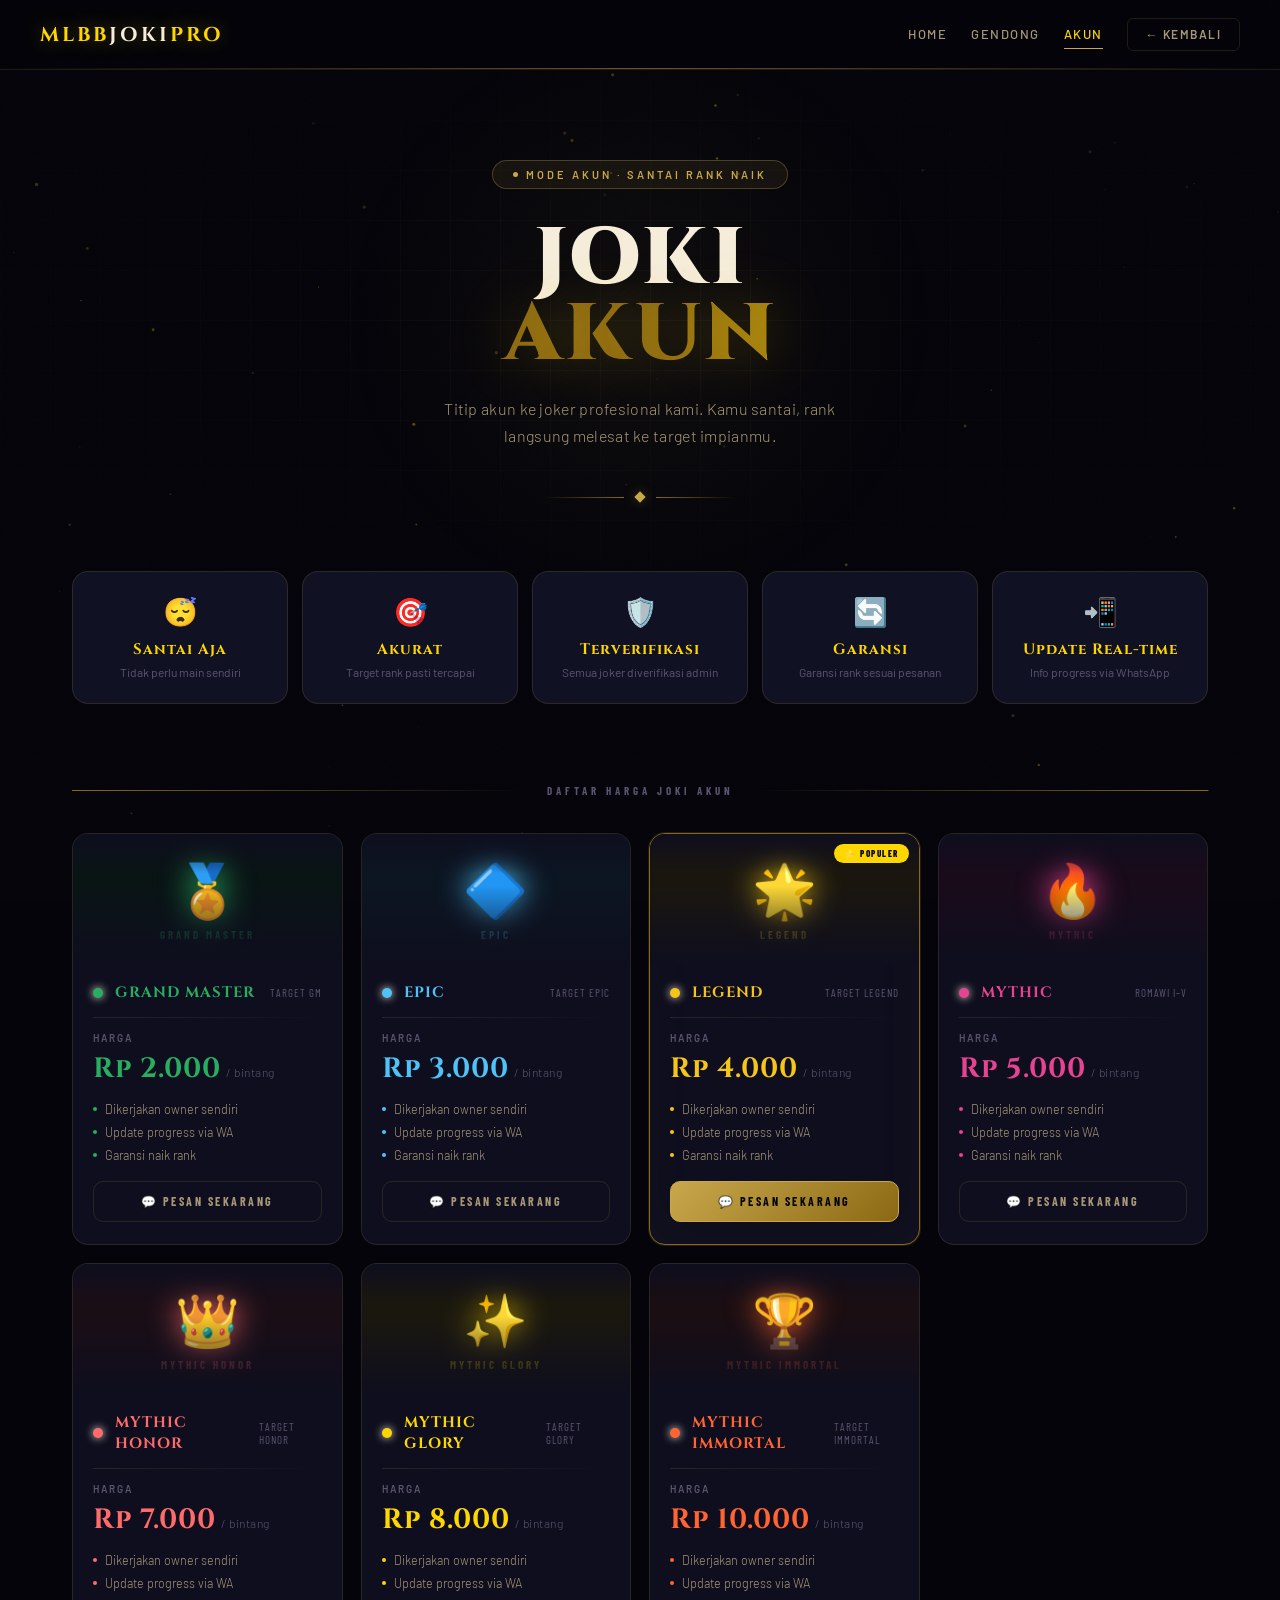
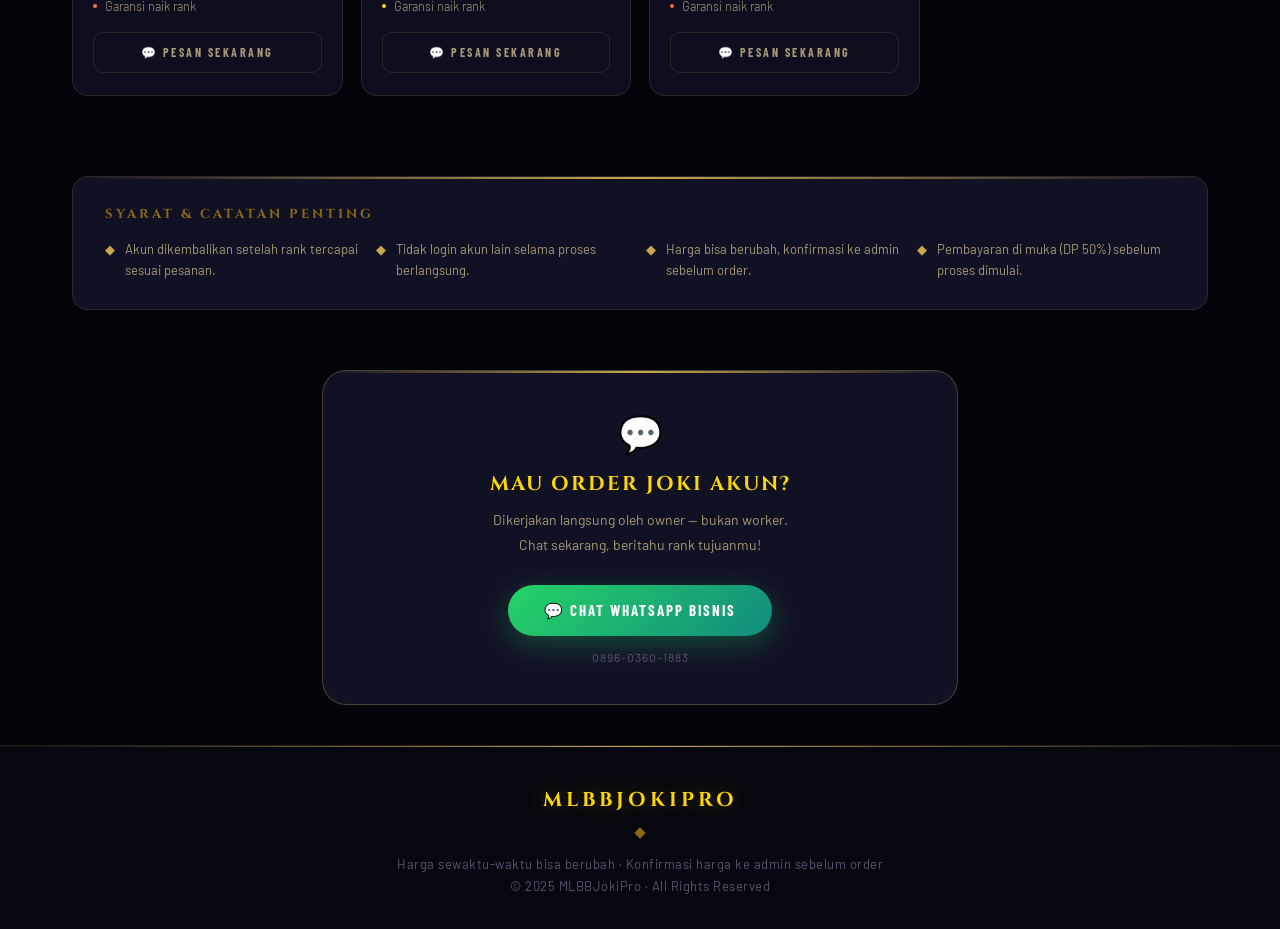
==== joki-akun.html @ 2b28e02b "Add files via upload" ====
<!DOCTYPE html>
<html lang="id">
<head>
  <meta charset="UTF-8" />
  <meta name="viewport" content="width=device-width, initial-scale=1.0" />
  <title>Joki Akun — MLBB Joki Pro</title>
  <link rel="stylesheet" href="style.css" />
</head>
<body>

<canvas id="particles-canvas"></canvas>
<div class="noise-overlay"></div>

<div class="site-wrapper">

  <!-- NAVBAR -->
  <nav class="navbar">
    <div class="nav-logo" onclick="window.location.href='index.html'">MLBB<span>Joki</span>Pro</div>
    <div class="nav-right">
      <span class="nav-link" onclick="window.location.href='index.html'">Home</span>
      <span class="nav-link" onclick="window.location.href='joki-gendong.html'">Gendong</span>
      <span class="nav-link active">Akun</span>
      <span class="nav-btn-back" onclick="window.location.href='index.html'">← Kembali</span>
    </div>
  </nav>

  <!-- HERO -->
  <section class="hero">
    <div class="hero-grid-bg"></div>
    <div class="hero-glow-orb"></div>
    <div class="eyebrow-tag">
      <span class="eyebrow-dot"></span>
      Mode Akun · Santai Rank Naik
    </div>
    <h1 class="hero-title">
      <span class="line-white">Joki</span>
      <span class="line-gold shimmer-text">Akun</span>
    </h1>
    <p class="hero-sub">
      Titip akun ke joker profesional kami. Kamu santai, rank langsung melesat ke target impianmu.
    </p>
    <div class="hero-divider">
      <div class="hero-divider-line"></div>
      <div class="hero-divider-gem"></div>
      <div class="hero-divider-line r"></div>
    </div>
  </section>

  <!-- INFO PILLS -->
  <div class="info-section">
    <div class="info-grid">
      <div class="info-pill" style="animation-delay:0s">
        <span class="pill-icon">😴</span>
        <span class="pill-val">Santai Aja</span>
        <div class="pill-txt">Tidak perlu main sendiri</div>
      </div>
      <div class="info-pill" style="animation-delay:0.06s">
        <span class="pill-icon">🎯</span>
        <span class="pill-val">Akurat</span>
        <div class="pill-txt">Target rank pasti tercapai</div>
      </div>
      <div class="info-pill" style="animation-delay:0.12s">
        <span class="pill-icon">🛡️</span>
        <span class="pill-val">Terverifikasi</span>
        <div class="pill-txt">Semua joker diverifikasi admin</div>
      </div>
      <div class="info-pill" style="animation-delay:0.18s">
        <span class="pill-icon">🔄</span>
        <span class="pill-val">Garansi</span>
        <div class="pill-txt">Garansi rank sesuai pesanan</div>
      </div>
      <div class="info-pill" style="animation-delay:0.24s">
        <span class="pill-icon">📲</span>
        <span class="pill-val">Update Real-time</span>
        <div class="pill-txt">Info progress via WhatsApp</div>
      </div>
    </div>
  </div>

  <!-- PRICING -->
  <div class="pricing-section">
    <div class="section-heading">
      <div class="section-heading-line"></div>
      <div class="section-heading-text">Daftar Harga Joki Akun</div>
      <div class="section-heading-line r"></div>
    </div>
    <div class="price-grid" id="grid-akun"></div>
  </div>

  <!-- CATATAN -->
  <div style="max-width:1200px;margin:0 auto 60px;padding:0 32px;">
    <div style="background:var(--bg-panel);border:1px solid var(--border-thin);border-radius:var(--radius-lg);padding:28px 32px;position:relative;overflow:hidden;">
      <div style="position:absolute;top:0;left:0;right:0;height:2px;background:linear-gradient(90deg,transparent,var(--gold-main),transparent);"></div>
      <div style="font-family:'Cinzel',serif;font-size:13px;font-weight:700;letter-spacing:3px;text-transform:uppercase;color:var(--gold-dim);margin-bottom:16px;">Syarat & Catatan Penting</div>
      <div style="display:grid;grid-template-columns:repeat(auto-fit,minmax(240px,1fr));gap:12px;">
        <div style="font-size:13px;color:var(--text-mid);display:flex;align-items:flex-start;gap:10px;line-height:1.6;">
          <span style="color:var(--gold-main);flex-shrink:0;">◆</span>
          Akun dikembalikan setelah rank tercapai sesuai pesanan.
        </div>
        <div style="font-size:13px;color:var(--text-mid);display:flex;align-items:flex-start;gap:10px;line-height:1.6;">
          <span style="color:var(--gold-main);flex-shrink:0;">◆</span>
          Tidak login akun lain selama proses berlangsung.
        </div>
        <div style="font-size:13px;color:var(--text-mid);display:flex;align-items:flex-start;gap:10px;line-height:1.6;">
          <span style="color:var(--gold-main);flex-shrink:0;">◆</span>
          Harga bisa berubah, konfirmasi ke admin sebelum order.
        </div>
        <div style="font-size:13px;color:var(--text-mid);display:flex;align-items:flex-start;gap:10px;line-height:1.6;">
          <span style="color:var(--gold-main);flex-shrink:0;">◆</span>
          Pembayaran di muka (DP 50%) sebelum proses dimulai.
        </div>
      </div>
    </div>
  </div>

  <!-- CTA WA -->
  <div style="max-width:700px;margin:0 auto 40px;padding:0 32px;text-align:center;">
    <div style="background:var(--bg-panel);border:1px solid var(--border-mid);border-radius:var(--radius-xl);padding:40px 32px;position:relative;overflow:hidden;">
      <div style="position:absolute;top:0;left:0;right:0;height:2px;background:linear-gradient(90deg,transparent,var(--gold-main),transparent);"></div>
      <div style="font-size:36px;margin-bottom:14px;">💬</div>
      <div style="font-family:'Cinzel',serif;font-size:20px;font-weight:700;letter-spacing:2px;color:var(--gold-bright);margin-bottom:10px;text-transform:uppercase;">Mau Order Joki Akun?</div>
      <div style="font-size:14px;color:var(--text-mid);line-height:1.8;margin-bottom:28px;">Dikerjakan langsung oleh owner — bukan worker.<br>Chat sekarang, beritahu rank tujuanmu!</div>
      <a href="https://wa.me/6289603601883?text=Halo%20kak%2C%20saya%20mau%20order%20*Joki%20Akun*%0ARank%20tujuan%3A%20%0AID%20MLBB%3A%20" target="_blank" style="display:inline-flex;align-items:center;gap:10px;background:linear-gradient(135deg,#25D366,#128C7E);color:#fff;font-family:'Barlow Condensed',sans-serif;font-size:15px;font-weight:700;letter-spacing:2px;text-transform:uppercase;padding:16px 36px;border-radius:50px;text-decoration:none;box-shadow:0 8px 30px rgba(37,211,102,0.3);">💬 Chat WhatsApp Bisnis</a>
      <div style="margin-top:14px;font-size:12px;color:var(--text-dim);letter-spacing:1px;">0896-0360-1883</div>
    </div>
  </div>

  <!-- FOOTER -->
  <footer class="site-footer">
    <div class="footer-logo">MLBBJokiPro</div>
    <div class="footer-divider-gem"></div>
    <p class="footer-text">
      Harga sewaktu-waktu bisa berubah · Konfirmasi harga ke admin sebelum order<br>
      © 2025 MLBBJokiPro · All Rights Reserved
    </p>
  </footer>

</div>

<script src="main.js"></script>
</body>
</html>
---- style.css ----
/* ================================================================
   MLBB JOKI PRO — style.css
   Theme: Gaming Luxury · Dark Gold · Cinematic
   ================================================================ */

@import url('https://fonts.googleapis.com/css2?family=Cinzel:wght@400;600;700;900&family=Barlow:wght@300;400;500;600&family=Barlow+Condensed:wght@500;600;700;800&display=swap');

/* ----------------------------------------------------------------
   DESIGN TOKENS
---------------------------------------------------------------- */
:root {
  --gold-bright:   #FFD700;
  --gold-main:     #C9A84C;
  --gold-dim:      #8B6914;
  --gold-glow:     rgba(201,168,76,0.35);
  --gold-subtle:   rgba(201,168,76,0.08);
  --gold-border:   rgba(201,168,76,0.22);

  --bg-void:       #04040A;
  --bg-deep:       #07070F;
  --bg-base:       #0B0B18;
  --bg-card:       #0E0E1E;
  --bg-card-hover: #131328;
  --bg-panel:      #111124;

  --text-bright:   #F5EDDA;
  --text-mid:      #A89878;
  --text-dim:      #5C5470;
  --text-ghost:    rgba(245,237,218,0.08);

  --border-thin:   rgba(201,168,76,0.15);
  --border-mid:    rgba(201,168,76,0.30);
  --border-strong: rgba(201,168,76,0.55);

  /* rank palette */
  --r-gm-clr:       #27AE60;
  --r-epic-clr:     #4FC3F7;
  --r-legend-clr:   #F5C518;
  --r-mythic-clr:   #E84393;
  --r-honor-clr:    #FF6B6B;
  --r-glory-clr:    #FFD700;
  --r-immortal-clr: #FF6432;

  --radius-sm:  6px;
  --radius-md:  10px;
  --radius-lg:  16px;
  --radius-xl:  24px;

  --transition: 0.28s cubic-bezier(0.4, 0, 0.2, 1);
}

/* ----------------------------------------------------------------
   RESET & BASE
---------------------------------------------------------------- */
*, *::before, *::after { margin: 0; padding: 0; box-sizing: border-box; }

html { scroll-behavior: smooth; }

body {
  font-family: 'Barlow', sans-serif;
  background: var(--bg-void);
  color: var(--text-bright);
  min-height: 100vh;
  overflow-x: hidden;
  cursor: default;
}

a { text-decoration: none; color: inherit; }

img { display: block; max-width: 100%; }

/* ----------------------------------------------------------------
   SCROLLBAR
---------------------------------------------------------------- */
::-webkit-scrollbar { width: 6px; }
::-webkit-scrollbar-track { background: var(--bg-deep); }
::-webkit-scrollbar-thumb { background: var(--gold-dim); border-radius: 3px; }
::-webkit-scrollbar-thumb:hover { background: var(--gold-main); }

/* ----------------------------------------------------------------
   CANVAS PARTICLES LAYER
---------------------------------------------------------------- */
#particles-canvas {
  position: fixed;
  inset: 0;
  pointer-events: none;
  z-index: 0;
  opacity: 0.6;
}

/* ----------------------------------------------------------------
   NOISE OVERLAY
---------------------------------------------------------------- */
.noise-overlay {
  position: fixed;
  inset: 0;
  pointer-events: none;
  z-index: 1;
  background-image: url("data:image/svg+xml,%3Csvg xmlns='http://www.w3.org/2000/svg' width='300' height='300'%3E%3Cfilter id='n'%3E%3CfeTurbulence type='fractalNoise' baseFrequency='0.75' numOctaves='4' stitchTiles='stitch'/%3E%3C/filter%3E%3Crect width='300' height='300' filter='url(%23n)' opacity='0.035'/%3E%3C/svg%3E");
  opacity: 0.4;
}

/* ----------------------------------------------------------------
   MAIN WRAPPER
---------------------------------------------------------------- */
.site-wrapper {
  position: relative;
  z-index: 2;
}

/* ----------------------------------------------------------------
   NAVBAR
---------------------------------------------------------------- */
.navbar {
  position: sticky;
  top: 0;
  z-index: 999;
  display: flex;
  align-items: center;
  justify-content: space-between;
  padding: 0 40px;
  height: 70px;
  background: rgba(4,4,10,0.88);
  backdrop-filter: blur(20px);
  border-bottom: 1px solid var(--border-thin);
}
.navbar::after {
  content: '';
  position: absolute;
  bottom: 0; left: 0; right: 0;
  height: 1px;
  background: linear-gradient(90deg, transparent, var(--gold-main), transparent);
  opacity: 0.5;
}

.nav-logo {
  font-family: 'Cinzel', serif;
  font-size: 20px;
  font-weight: 700;
  letter-spacing: 3px;
  color: var(--gold-bright);
  text-transform: uppercase;
  cursor: pointer;
  transition: var(--transition);
  text-shadow: 0 0 20px rgba(255,215,0,0.4);
}
.nav-logo:hover { text-shadow: 0 0 30px rgba(255,215,0,0.7); }
.nav-logo span { color: var(--text-bright); }

.nav-right { display: flex; align-items: center; gap: 24px; }

.nav-link {
  font-size: 13px;
  font-weight: 500;
  letter-spacing: 1.5px;
  text-transform: uppercase;
  color: var(--text-mid);
  cursor: pointer;
  transition: var(--transition);
  padding: 6px 0;
  border-bottom: 1px solid transparent;
}
.nav-link:hover { color: var(--gold-main); border-bottom-color: var(--gold-dim); }
.nav-link.active { color: var(--gold-bright); border-bottom-color: var(--gold-main); }

.nav-btn-back {
  display: flex;
  align-items: center;
  gap: 6px;
  font-size: 12px;
  font-weight: 600;
  letter-spacing: 1.5px;
  text-transform: uppercase;
  color: var(--text-mid);
  cursor: pointer;
  padding: 8px 18px;
  border: 1px solid var(--border-thin);
  border-radius: var(--radius-sm);
  transition: var(--transition);
}
.nav-btn-back:hover {
  color: var(--gold-main);
  border-color: var(--border-mid);
  background: var(--gold-subtle);
}

/* ----------------------------------------------------------------
   HERO SHARED
---------------------------------------------------------------- */
.hero {
  position: relative;
  text-align: center;
  padding: 90px 24px 70px;
  overflow: hidden;
}

.hero-grid-bg {
  position: absolute;
  inset: 0;
  background-image:
    linear-gradient(rgba(201,168,76,0.04) 1px, transparent 1px),
    linear-gradient(90deg, rgba(201,168,76,0.04) 1px, transparent 1px);
  background-size: 50px 50px;
  mask-image: radial-gradient(ellipse 80% 60% at 50% 50%, black, transparent);
}

.hero-glow-orb {
  position: absolute;
  width: 600px;
  height: 600px;
  border-radius: 50%;
  background: radial-gradient(circle, rgba(201,168,76,0.06) 0%, transparent 70%);
  top: 50%;
  left: 50%;
  transform: translate(-50%,-50%);
  pointer-events: none;
}

.eyebrow-tag {
  display: inline-flex;
  align-items: center;
  gap: 8px;
  background: rgba(201,168,76,0.08);
  border: 1px solid rgba(201,168,76,0.3);
  color: var(--gold-main);
  font-size: 11px;
  font-weight: 600;
  letter-spacing: 3px;
  text-transform: uppercase;
  padding: 7px 20px;
  border-radius: 100px;
  margin-bottom: 32px;
  animation: fadeSlideDown 0.7s ease both;
}
.eyebrow-dot {
  width: 5px; height: 5px;
  background: var(--gold-main);
  border-radius: 50%;
  animation: pulse-dot 2s ease infinite;
}

.hero-title {
  font-family: 'Cinzel', serif;
  font-size: clamp(38px, 7vw, 80px);
  font-weight: 900;
  line-height: 0.95;
  letter-spacing: 3px;
  text-transform: uppercase;
  animation: fadeSlideDown 0.7s ease 0.1s both;
}
.hero-title .line-gold {
  display: block;
  color: var(--gold-bright);
  text-shadow: 0 0 60px rgba(255,215,0,0.25), 0 0 120px rgba(255,215,0,0.1);
}
.hero-title .line-white {
  display: block;
  color: var(--text-bright);
}

.hero-sub {
  font-family: 'Barlow', sans-serif;
  font-size: 16px;
  font-weight: 300;
  color: var(--text-mid);
  line-height: 1.7;
  max-width: 460px;
  margin: 22px auto 0;
  letter-spacing: 0.3px;
  animation: fadeSlideDown 0.7s ease 0.2s both;
}

/* Decorative line under hero */
.hero-divider {
  display: flex;
  align-items: center;
  justify-content: center;
  gap: 12px;
  margin-top: 44px;
  animation: fadeSlideDown 0.7s ease 0.3s both;
}
.hero-divider-line {
  width: 80px;
  height: 1px;
  background: linear-gradient(90deg, transparent, var(--gold-dim));
}
.hero-divider-line.r { transform: scaleX(-1); }
.hero-divider-gem {
  width: 8px; height: 8px;
  background: var(--gold-main);
  transform: rotate(45deg);
  box-shadow: 0 0 12px var(--gold-glow);
}

/* ----------------------------------------------------------------
   STATS BAR
---------------------------------------------------------------- */
.stats-bar {
  display: flex;
  border-top: 1px solid var(--border-thin);
  border-bottom: 1px solid var(--border-thin);
  background: var(--bg-deep);
  position: relative;
}
.stats-bar::before {
  content: '';
  position: absolute;
  top: 0; left: 0; right: 0;
  height: 1px;
  background: linear-gradient(90deg, transparent, var(--gold-main), transparent);
}

.stat-item {
  flex: 1;
  padding: 28px 16px;
  text-align: center;
  border-right: 1px solid var(--border-thin);
  position: relative;
  overflow: hidden;
  transition: var(--transition);
}
.stat-item:last-child { border-right: none; }
.stat-item:hover { background: var(--gold-subtle); }

.stat-num {
  font-family: 'Cinzel', serif;
  font-size: 30px;
  font-weight: 700;
  color: var(--gold-bright);
  letter-spacing: 2px;
  display: block;
  text-shadow: 0 0 20px rgba(255,215,0,0.3);
}
.stat-label {
  display: block;
  font-size: 11px;
  font-weight: 500;
  letter-spacing: 2px;
  text-transform: uppercase;
  color: var(--text-dim);
  margin-top: 6px;
}

/* ----------------------------------------------------------------
   SECTION HEADING
---------------------------------------------------------------- */
.section-heading {
  display: flex;
  align-items: center;
  gap: 16px;
  margin-bottom: 36px;
}
.section-heading-line {
  flex: 1;
  height: 1px;
  background: linear-gradient(90deg, var(--gold-dim), transparent);
}
.section-heading-line.r { transform: scaleX(-1); }
.section-heading-text {
  font-family: 'Barlow Condensed', sans-serif;
  font-size: 11px;
  font-weight: 700;
  letter-spacing: 4px;
  text-transform: uppercase;
  color: var(--text-dim);
  white-space: nowrap;
}

/* ----------------------------------------------------------------
   CHOOSE CARDS (Landing)
---------------------------------------------------------------- */
.choose-section {
  padding: 60px 32px 80px;
  display: flex;
  gap: 28px;
  justify-content: center;
  flex-wrap: wrap;
  max-width: 960px;
  margin: 0 auto;
}

.choose-card {
  position: relative;
  width: 420px;
  background: var(--bg-card);
  border: 1px solid var(--border-thin);
  border-radius: var(--radius-xl);
  overflow: hidden;
  cursor: pointer;
  transition: transform var(--transition), box-shadow var(--transition), border-color var(--transition);
  animation: fadeSlideUp 0.7s ease both;
}
.choose-card:nth-child(2) { animation-delay: 0.12s; }
.choose-card:hover {
  transform: translateY(-8px);
  box-shadow: 0 30px 80px rgba(201,168,76,0.18), 0 0 0 1px rgba(201,168,76,0.5);
  border-color: var(--border-strong);
}

.choose-thumb {
  width: 100%;
  height: 220px;
  position: relative;
  overflow: hidden;
  display: flex;
  align-items: center;
  justify-content: center;
}
.choose-thumb-img {
  width: 100%;
  height: 100%;
  object-fit: cover;
  transition: transform 0.5s ease;
}
.choose-card:hover .choose-thumb-img { transform: scale(1.05); }

/* Placeholder gradient if no image */
.thumb-placeholder {
  width: 100%; height: 100%;
  display: flex; flex-direction: column;
  align-items: center; justify-content: center;
  gap: 10px;
}
.thumb-gendong { background: linear-gradient(135deg, #050B18 0%, #0A1832 40%, #0F2A50 100%); }
.thumb-akun    { background: linear-gradient(135deg, #120508 0%, #2A0A10 40%, #4A0C18 100%); }
.thumb-icon { font-size: 72px; filter: drop-shadow(0 0 20px rgba(201,168,76,0.5)); }
.thumb-label {
  font-family: 'Cinzel', serif;
  font-size: 13px;
  letter-spacing: 3px;
  color: var(--gold-main);
  text-transform: uppercase;
  opacity: 0.7;
}

.choose-thumb-overlay {
  position: absolute;
  bottom: 0; left: 0; right: 0;
  height: 50%;
  background: linear-gradient(to top, var(--bg-card), transparent);
  pointer-events: none;
}

.choose-type-badge {
  position: absolute;
  top: 16px; left: 16px;
  font-size: 10px;
  font-weight: 700;
  letter-spacing: 2px;
  text-transform: uppercase;
  padding: 5px 12px;
  border-radius: 100px;
  border: 1px solid;
}
.badge-carry  { background: rgba(79,195,247,0.12); color: #4FC3F7; border-color: rgba(79,195,247,0.35); }
.badge-akun   { background: rgba(230,67,70,0.12); color: #FF6B8A; border-color: rgba(230,67,70,0.35); }

.choose-body {
  padding: 28px 28px 32px;
}
.choose-card-title {
  font-family: 'Cinzel', serif;
  font-size: 26px;
  font-weight: 700;
  letter-spacing: 2px;
  text-transform: uppercase;
  margin-bottom: 10px;
  color: var(--text-bright);
}
.choose-card-desc {
  font-size: 14px;
  font-weight: 300;
  color: var(--text-mid);
  line-height: 1.7;
  margin-bottom: 24px;
}

.choose-features {
  display: flex;
  flex-direction: column;
  gap: 8px;
  margin-bottom: 26px;
}
.choose-feat {
  display: flex;
  align-items: center;
  gap: 10px;
  font-size: 13px;
  color: var(--text-mid);
}
.feat-check {
  width: 18px; height: 18px;
  border-radius: 50%;
  background: rgba(201,168,76,0.1);
  border: 1px solid rgba(201,168,76,0.3);
  display: flex; align-items: center; justify-content: center;
  font-size: 10px;
  color: var(--gold-main);
  flex-shrink: 0;
}

.choose-cta {
  display: flex;
  align-items: center;
  justify-content: space-between;
  padding: 14px 20px;
  background: linear-gradient(135deg, rgba(201,168,76,0.12), rgba(201,168,76,0.06));
  border: 1px solid rgba(201,168,76,0.25);
  border-radius: var(--radius-md);
  font-family: 'Barlow Condensed', sans-serif;
  font-size: 14px;
  font-weight: 700;
  letter-spacing: 2px;
  text-transform: uppercase;
  color: var(--gold-bright);
  transition: var(--transition);
}
.choose-card:hover .choose-cta {
  background: linear-gradient(135deg, rgba(201,168,76,0.22), rgba(201,168,76,0.12));
  border-color: rgba(201,168,76,0.5);
}
.cta-arrow {
  font-size: 18px;
  transition: transform var(--transition);
}
.choose-card:hover .cta-arrow { transform: translateX(4px); }

/* ----------------------------------------------------------------
   INFO PILLS
---------------------------------------------------------------- */
.info-section {
  padding: 0 32px 20px;
  max-width: 1200px;
  margin: 0 auto;
}
.info-grid {
  display: grid;
  grid-template-columns: repeat(auto-fit, minmax(190px, 1fr));
  gap: 14px;
  margin-bottom: 50px;
}

.info-pill {
  background: var(--bg-panel);
  border: 1px solid var(--border-thin);
  border-radius: var(--radius-lg);
  padding: 22px 20px;
  text-align: center;
  transition: var(--transition);
  animation: fadeSlideUp 0.6s ease both;
  position: relative;
  overflow: hidden;
}
.info-pill::before {
  content: '';
  position: absolute;
  top: 0; left: 0; right: 0;
  height: 2px;
  background: linear-gradient(90deg, transparent, var(--gold-main), transparent);
  opacity: 0;
  transition: var(--transition);
}
.info-pill:hover { border-color: var(--border-mid); transform: translateY(-3px); }
.info-pill:hover::before { opacity: 1; }

.pill-icon { font-size: 28px; margin-bottom: 10px; display: block; }
.pill-val {
  font-family: 'Cinzel', serif;
  font-size: 15px;
  font-weight: 700;
  color: var(--gold-bright);
  display: block;
  letter-spacing: 1px;
}
.pill-txt {
  font-size: 12px;
  color: var(--text-dim);
  margin-top: 4px;
  line-height: 1.4;
}

/* ----------------------------------------------------------------
   PRICING SECTION
---------------------------------------------------------------- */
.pricing-section {
  padding: 10px 32px 80px;
  max-width: 1200px;
  margin: 0 auto;
}

.price-grid {
  display: grid;
  grid-template-columns: repeat(auto-fill, minmax(240px, 1fr));
  gap: 18px;
}

/* ----------------------------------------------------------------
   PRICE CARD
---------------------------------------------------------------- */
.price-card {
  background: var(--bg-card);
  border: 1px solid var(--border-thin);
  border-radius: var(--radius-lg);
  overflow: hidden;
  transition: transform var(--transition), box-shadow var(--transition), border-color var(--transition);
  animation: fadeSlideUp 0.6s ease both;
  position: relative;
}
.price-card:hover {
  transform: translateY(-5px);
  border-color: var(--border-mid);
  box-shadow: 0 16px 50px rgba(201,168,76,0.12);
}
.price-card.is-featured {
  border-color: var(--gold-dim);
  box-shadow: 0 0 0 1px rgba(201,168,76,0.15), inset 0 0 60px rgba(201,168,76,0.03);
}
.price-card.is-featured:hover {
  border-color: var(--border-strong);
  box-shadow: 0 16px 60px rgba(201,168,76,0.2), 0 0 0 1px rgba(201,168,76,0.4);
}

/* rank image strip */
.rank-img-strip {
  width: 100%;
  height: 130px;
  position: relative;
  overflow: hidden;
  background: var(--bg-deep);
  display: flex;
  align-items: center;
  justify-content: center;
}
.rank-img-strip img {
  width: 100%;
  height: 100%;
  object-fit: cover;
  transition: transform 0.5s ease;
  opacity: 0.85;
}
.price-card:hover .rank-img-strip img { transform: scale(1.08); opacity: 1; }

/* placeholder if no image */
.rank-img-placeholder {
  width: 100%; height: 100%;
  display: flex; flex-direction: column;
  align-items: center; justify-content: center;
  gap: 6px;
}
.rip-icon { font-size: 52px; filter: drop-shadow(0 0 16px currentColor); }
.rip-name {
  font-family: 'Barlow Condensed', sans-serif;
  font-size: 11px;
  font-weight: 700;
  letter-spacing: 3px;
  text-transform: uppercase;
  opacity: 0.5;
}

.rank-img-fade {
  position: absolute;
  bottom: 0; left: 0; right: 0;
  height: 60%;
  background: linear-gradient(to top, var(--bg-card), transparent);
  pointer-events: none;
}
.rank-img-fade-top {
  position: absolute;
  top: 0; left: 0; right: 0;
  height: 30%;
  background: linear-gradient(to bottom, var(--bg-card), transparent);
  pointer-events: none;
}

.featured-crown {
  position: absolute;
  top: 10px; right: 10px;
  background: var(--gold-bright);
  color: var(--bg-void);
  font-size: 9px;
  font-weight: 800;
  letter-spacing: 1.5px;
  text-transform: uppercase;
  padding: 4px 10px;
  border-radius: 100px;
  font-family: 'Barlow Condensed', sans-serif;
}

/* card body */
.price-body {
  padding: 18px 20px 22px;
}

.rank-header {
  display: flex;
  align-items: center;
  gap: 12px;
  margin-bottom: 14px;
}
.rank-badge-dot {
  width: 10px; height: 10px;
  border-radius: 50%;
  flex-shrink: 0;
  box-shadow: 0 0 8px currentColor;
}
.rank-title {
  font-family: 'Cinzel', serif;
  font-size: 15px;
  font-weight: 700;
  letter-spacing: 1px;
  text-transform: uppercase;
}
.rank-subtitle {
  font-size: 11px;
  color: var(--text-dim);
  letter-spacing: 1px;
  margin-left: auto;
  font-family: 'Barlow Condensed', sans-serif;
  text-transform: uppercase;
}

.price-divider {
  height: 1px;
  background: linear-gradient(90deg, var(--border-thin), transparent);
  margin-bottom: 14px;
}

.price-label {
  font-size: 10px;
  font-weight: 600;
  letter-spacing: 2px;
  text-transform: uppercase;
  color: var(--text-dim);
  margin-bottom: 6px;
}
.price-amount {
  font-family: 'Cinzel', serif;
  font-size: 28px;
  font-weight: 700;
  letter-spacing: 1px;
  display: flex;
  align-items: baseline;
  gap: 5px;
  margin-bottom: 4px;
}
.price-currency { font-size: 15px; color: var(--text-mid); font-weight: 400; }
.price-per {
  font-size: 12px;
  color: var(--text-dim);
  font-family: 'Barlow', sans-serif;
  font-weight: 300;
  letter-spacing: 0.5px;
}

.price-features {
  margin-top: 14px;
  display: flex;
  flex-direction: column;
  gap: 7px;
}
.pf-item {
  display: flex;
  align-items: center;
  gap: 8px;
  font-size: 12.5px;
  color: var(--text-mid);
  font-weight: 300;
}
.pf-bullet {
  width: 4px; height: 4px;
  border-radius: 50%;
  flex-shrink: 0;
}

/* Order button */
.btn-order {
  display: flex;
  align-items: center;
  justify-content: center;
  gap: 8px;
  width: 100%;
  margin-top: 18px;
  padding: 12px 16px;
  background: transparent;
  border: 1px solid var(--border-thin);
  border-radius: var(--radius-md);
  font-family: 'Barlow Condensed', sans-serif;
  font-size: 12px;
  font-weight: 700;
  letter-spacing: 2.5px;
  text-transform: uppercase;
  color: var(--text-mid);
  cursor: pointer;
  transition: var(--transition);
  text-decoration: none;
}
.btn-order:hover {
  color: var(--gold-bright);
  border-color: var(--border-mid);
  background: var(--gold-subtle);
}
.price-card.is-featured .btn-order {
  background: linear-gradient(135deg, var(--gold-main), var(--gold-dim));
  border-color: var(--gold-main);
  color: var(--bg-void);
}
.price-card.is-featured .btn-order:hover {
  background: linear-gradient(135deg, var(--gold-bright), var(--gold-main));
}

/* ----------------------------------------------------------------
   RANK COLOR UTILITIES
---------------------------------------------------------------- */
.rc-gm       { color: var(--r-gm-clr); }
.rc-epic     { color: var(--r-epic-clr); }
.rc-legend   { color: var(--r-legend-clr); }
.rc-mythic   { color: var(--r-mythic-clr); }
.rc-honor    { color: var(--r-honor-clr); }
.rc-glory    { color: var(--r-glory-clr); }
.rc-immortal { color: var(--r-immortal-clr); }

.rbg-gm       { background: var(--r-gm-clr); }
.rbg-epic     { background: var(--r-epic-clr); }
.rbg-legend   { background: var(--r-legend-clr); }
.rbg-mythic   { background: var(--r-mythic-clr); }
.rbg-honor    { background: var(--r-honor-clr); }
.rbg-glory    { background: var(--r-glory-clr); }
.rbg-immortal { background: var(--r-immortal-clr); }

.ri-gm       { background: rgba(39,174,96,0.08); }
.ri-epic     { background: rgba(79,195,247,0.08); }
.ri-legend   { background: rgba(245,197,24,0.08); }
.ri-mythic   { background: rgba(232,67,147,0.08); }
.ri-honor    { background: rgba(255,107,107,0.08); }
.ri-glory    { background: rgba(255,215,0,0.08); }
.ri-immortal { background: rgba(255,100,50,0.08); }

/* ----------------------------------------------------------------
   FOOTER
---------------------------------------------------------------- */
.site-footer {
  position: relative;
  background: var(--bg-deep);
  border-top: 1px solid var(--border-thin);
  padding: 40px 32px 32px;
  text-align: center;
  overflow: hidden;
}
.site-footer::before {
  content: '';
  position: absolute;
  top: 0; left: 0; right: 0;
  height: 1px;
  background: linear-gradient(90deg, transparent, var(--gold-main), transparent);
}
.footer-logo {
  font-family: 'Cinzel', serif;
  font-size: 20px;
  font-weight: 700;
  letter-spacing: 4px;
  color: var(--gold-bright);
  text-transform: uppercase;
  margin-bottom: 10px;
  text-shadow: 0 0 20px rgba(255,215,0,0.3);
}
.footer-divider-gem {
  width: 8px; height: 8px;
  background: var(--gold-dim);
  transform: rotate(45deg);
  margin: 16px auto;
}
.footer-text {
  font-size: 13px;
  color: var(--text-dim);
  letter-spacing: 0.5px;
  line-height: 1.7;
}

/* ----------------------------------------------------------------
   ANIMATIONS
---------------------------------------------------------------- */
@keyframes fadeSlideDown {
  from { opacity: 0; transform: translateY(-24px); }
  to   { opacity: 1; transform: translateY(0); }
}
@keyframes fadeSlideUp {
  from { opacity: 0; transform: translateY(28px); }
  to   { opacity: 1; transform: translateY(0); }
}
@keyframes pulse-dot {
  0%, 100% { opacity: 1; transform: scale(1); }
  50%       { opacity: 0.5; transform: scale(0.7); }
}
@keyframes shimmer {
  0%   { background-position: -200% center; }
  100% { background-position:  200% center; }
}

.shimmer-text {
  background: linear-gradient(90deg, var(--gold-dim) 25%, var(--gold-bright) 50%, var(--gold-dim) 75%);
  background-size: 200% auto;
  -webkit-background-clip: text;
  -webkit-text-fill-color: transparent;
  background-clip: text;
  animation: shimmer 4s linear infinite;
}

/* ----------------------------------------------------------------
   RESPONSIVE
---------------------------------------------------------------- */
@media (max-width: 768px) {
  .navbar { padding: 0 18px; }
  .hero { padding: 60px 16px 50px; }
  .choose-section { padding: 40px 16px 60px; gap: 20px; }
  .choose-card { width: 100%; max-width: 420px; }
  .stats-bar { flex-wrap: wrap; }
  .stat-item { min-width: 50%; border-bottom: 1px solid var(--border-thin); }
  .info-section { padding: 0 16px 10px; }
  .pricing-section { padding: 10px 16px 60px; }
  .price-grid { grid-template-columns: repeat(auto-fill, minmax(180px, 1fr)); gap: 14px; }
}
@media (max-width: 480px) {
  .hero-title { font-size: 32px; }
  .stat-item { min-width: 100%; }
  .price-grid { grid-template-columns: 1fr 1fr; gap: 10px; }
}
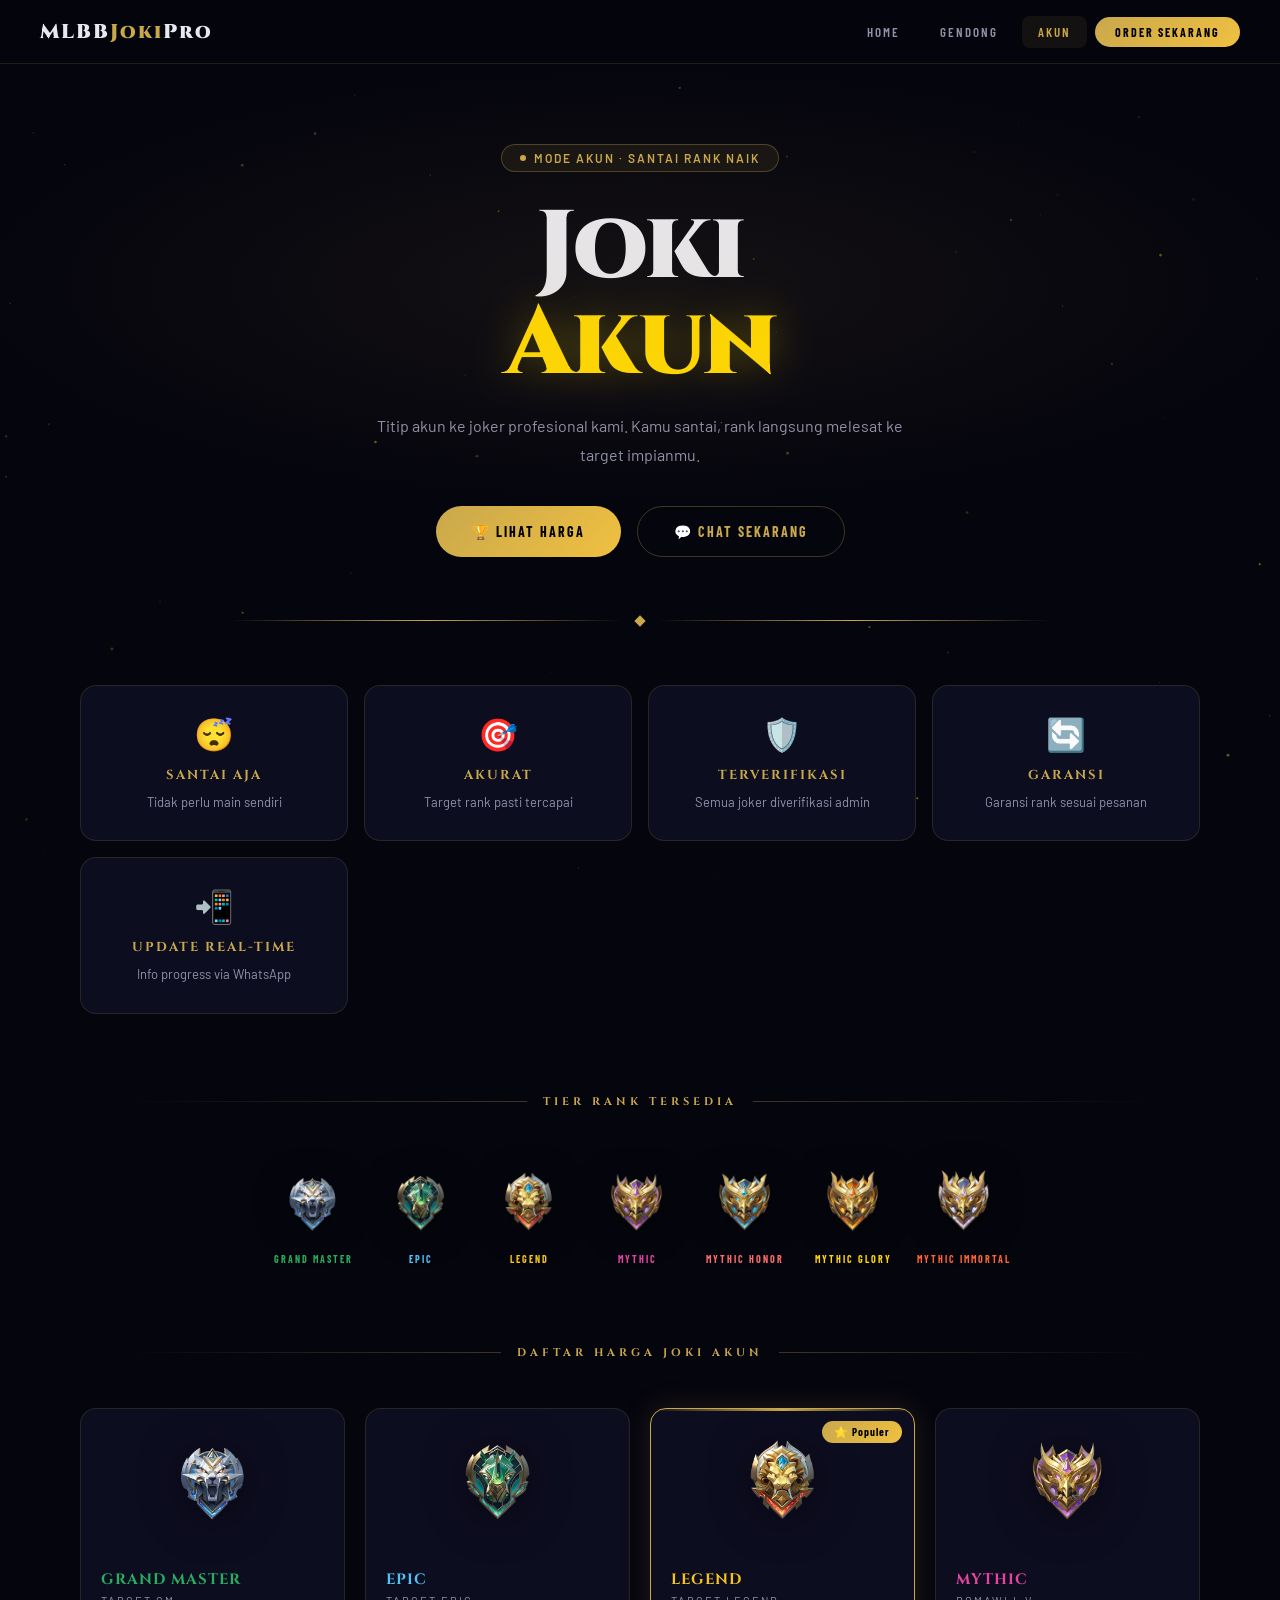
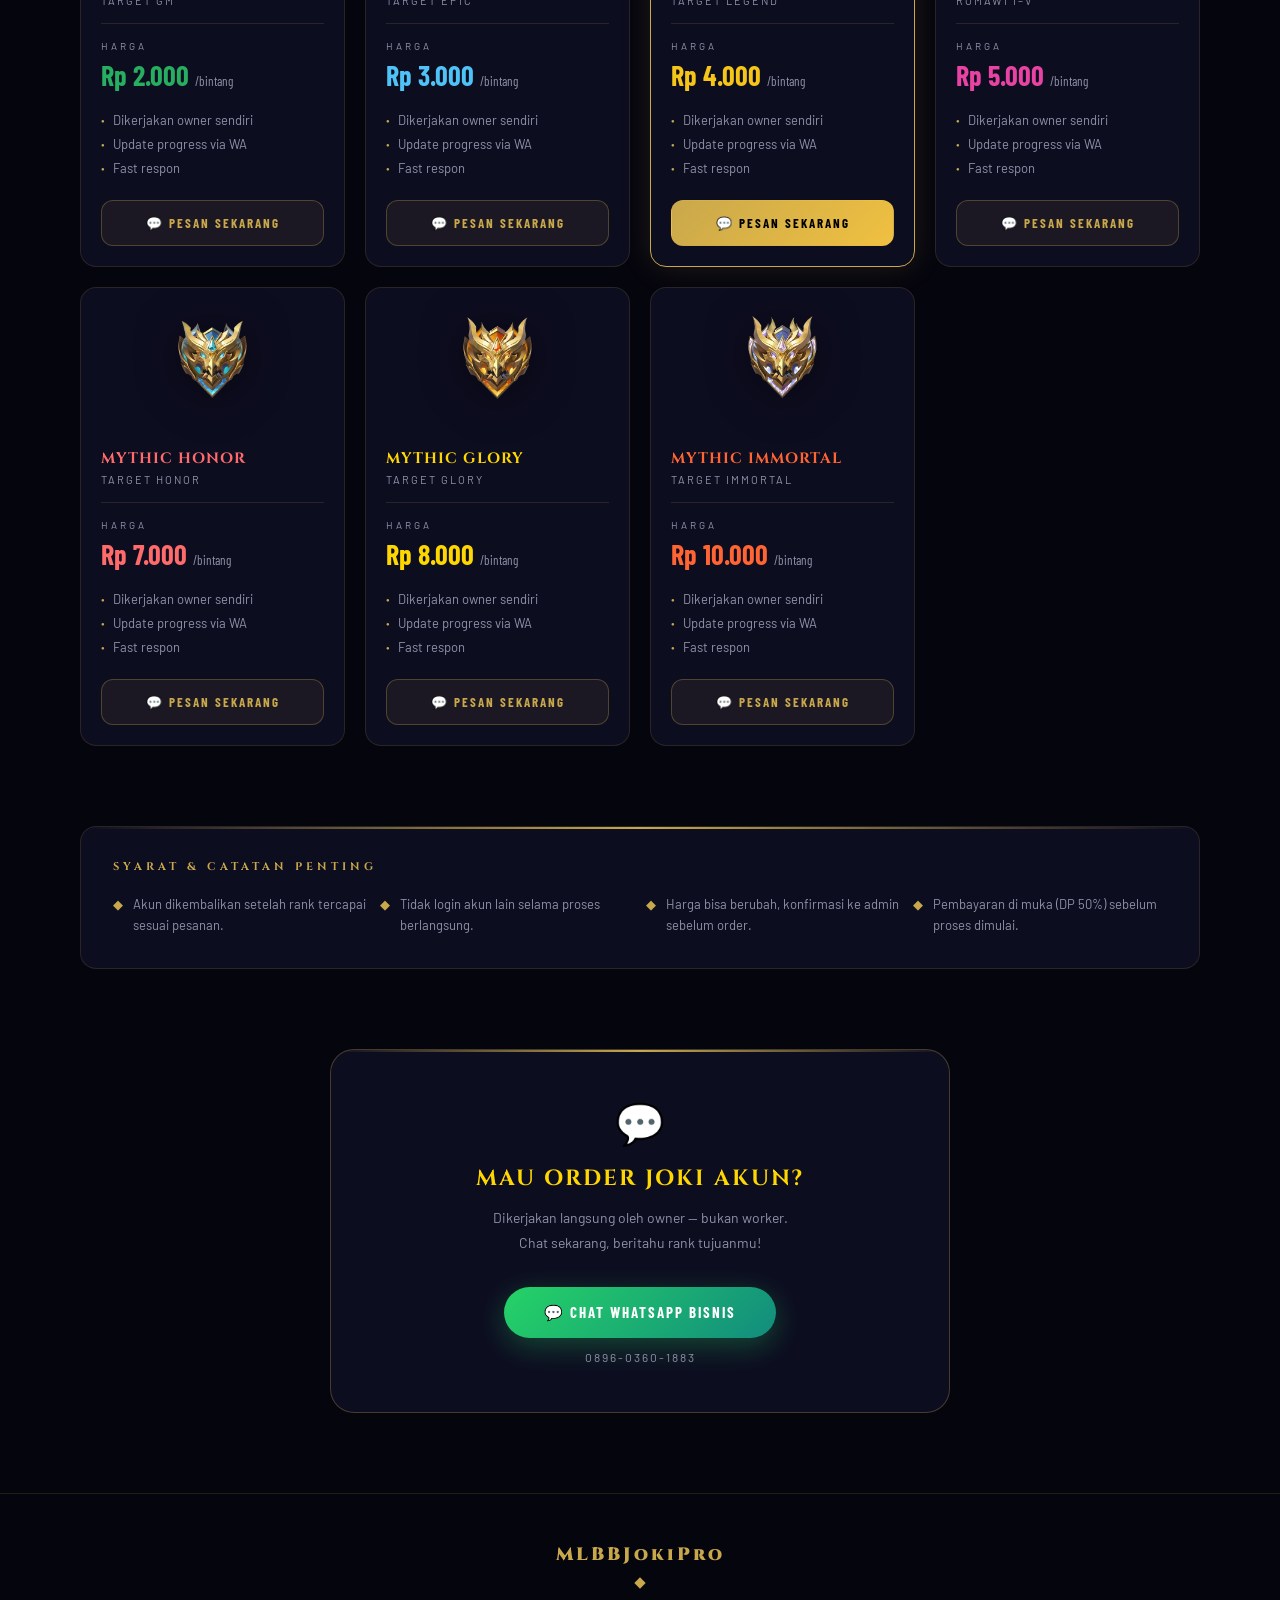
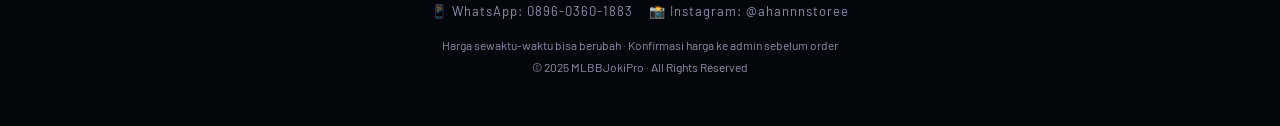
==== commit 850927e2: "Update joki-akun.html" ====
--- a/joki-akun.html
+++ b/joki-akun.html
@@ -1,142 +1,476 @@
 <!DOCTYPE html>
 <html lang="id">
 <head>
-  <meta charset="UTF-8" />
-  <meta name="viewport" content="width=device-width, initial-scale=1.0" />
-  <title>Joki Akun — MLBB Joki Pro</title>
-  <link rel="stylesheet" href="style.css" />
+  <meta charset="UTF-8"/>
+  <meta name="viewport" content="width=device-width,initial-scale=1.0"/>
+  <title>Joki Akun — MLBBJokiPro</title>
+  <style>
+@import url('https://fonts.googleapis.com/css2?family=Cinzel:wght@600;700;900&family=Barlow+Condensed:wght@400;600;700&family=Barlow:wght@400;500&display=swap');
+
+*, *::before, *::after { box-sizing: border-box; margin: 0; padding: 0; }
+
+:root {
+  --bg:       #05050E;
+  --bg2:      #0A0A1A;
+  --bg3:      #0F0F22;
+  --card:     #0D0D20;
+  --border:   rgba(201,168,76,0.15);
+  --border2:  rgba(201,168,76,0.3);
+  --gold:     #C9A84C;
+  --gold2:    #FFD700;
+  --gold3:    #F0C040;
+  --text:     #E8E8F0;
+  --text2:    #9090A8;
+  --radius:   16px;
+  --tr:       0.3s ease;
+}
+
+html { scroll-behavior: smooth; }
+body { background: var(--bg); color: var(--text); font-family: 'Barlow', sans-serif; min-height: 100vh; overflow-x: hidden; }
+
+/* PARTICLES */
+#particles { position: fixed; inset: 0; pointer-events: none; z-index: 0; }
+.site { position: relative; z-index: 1; }
+
+/* NAVBAR */
+.navbar {
+  position: sticky; top: 0; z-index: 100;
+  display: flex; align-items: center; justify-content: space-between;
+  padding: 0 40px; height: 64px;
+  background: rgba(5,5,14,0.92);
+  backdrop-filter: blur(20px);
+  border-bottom: 1px solid var(--border);
+}
+.nav-logo { font-family: 'Cinzel', serif; font-size: 20px; font-weight: 900; letter-spacing: 2px; cursor: pointer; }
+.nav-logo span { color: var(--gold); }
+.nav-links { display: flex; align-items: center; gap: 8px; }
+.nav-link { font-family: 'Barlow Condensed', sans-serif; font-size: 13px; font-weight: 600; letter-spacing: 2px; text-transform: uppercase; padding: 8px 16px; border-radius: 8px; cursor: pointer; color: var(--text2); transition: all var(--tr); }
+.nav-link:hover, .nav-link.active { color: var(--gold); background: rgba(201,168,76,0.08); }
+.nav-btn { font-family: 'Barlow Condensed', sans-serif; font-size: 12px; font-weight: 700; letter-spacing: 2px; text-transform: uppercase; padding: 8px 20px; border-radius: 50px; cursor: pointer; background: linear-gradient(135deg, var(--gold), var(--gold3)); color: #000; text-decoration: none; transition: all var(--tr); }
+.nav-btn:hover { transform: translateY(-2px); box-shadow: 0 6px 20px rgba(201,168,76,0.4); }
+
+/* HERO */
+.hero {
+  min-height: 420px; display: flex; flex-direction: column; align-items: center; justify-content: center;
+  text-align: center; padding: 80px 40px 60px; position: relative; overflow: hidden;
+}
+.hero::before {
+  content: ''; position: absolute; inset: 0;
+  background: radial-gradient(ellipse 80% 60% at 50% 40%, rgba(201,168,76,0.08) 0%, transparent 70%);
+}
+.hero-tag { display: inline-flex; align-items: center; gap: 8px; background: rgba(201,168,76,0.08); border: 1px solid var(--border2); border-radius: 50px; padding: 6px 18px; font-size: 12px; font-weight: 600; letter-spacing: 2px; text-transform: uppercase; color: var(--gold); margin-bottom: 28px; }
+.hero-dot { width: 6px; height: 6px; border-radius: 50%; background: var(--gold); animation: pulse 2s infinite; }
+@keyframes pulse { 0%,100%{opacity:1;transform:scale(1)} 50%{opacity:0.5;transform:scale(1.3)} }
+.hero h1 { font-family: 'Cinzel', serif; font-size: clamp(48px,8vw,96px); font-weight: 900; line-height: 1; letter-spacing: -2px; margin-bottom: 20px; }
+.hero h1 .gold { color: var(--gold2); text-shadow: 0 0 40px rgba(255,215,0,0.3); }
+.hero p { font-size: 16px; color: var(--text2); max-width: 560px; line-height: 1.8; margin-bottom: 36px; }
+.hero-btns { display: flex; gap: 16px; flex-wrap: wrap; justify-content: center; }
+.btn-hero-primary { display: inline-flex; align-items: center; gap: 10px; background: linear-gradient(135deg, var(--gold), var(--gold3)); color: #000; font-family: 'Barlow Condensed', sans-serif; font-size: 14px; font-weight: 700; letter-spacing: 2px; text-transform: uppercase; padding: 16px 36px; border-radius: 50px; text-decoration: none; transition: all var(--tr); }
+.btn-hero-primary:hover { transform: translateY(-3px); box-shadow: 0 12px 40px rgba(201,168,76,0.5); }
+.btn-hero-secondary { display: inline-flex; align-items: center; gap: 10px; background: transparent; border: 1px solid var(--border2); color: var(--gold); font-family: 'Barlow Condensed', sans-serif; font-size: 14px; font-weight: 700; letter-spacing: 2px; text-transform: uppercase; padding: 16px 36px; border-radius: 50px; text-decoration: none; transition: all var(--tr); }
+.btn-hero-secondary:hover { background: rgba(201,168,76,0.08); transform: translateY(-3px); }
+
+/* DIVIDER */
+.divider { display: flex; align-items: center; gap: 12px; padding: 0 40px; margin: 0 auto 60px; max-width: 900px; }
+.divider-line { flex: 1; height: 1px; background: linear-gradient(90deg, transparent, var(--gold), transparent); }
+.divider-gem { width: 8px; height: 8px; background: var(--gold); transform: rotate(45deg); }
+
+/* FEATURES */
+.features { display: grid; grid-template-columns: repeat(auto-fit, minmax(220px,1fr)); gap: 16px; max-width: 1200px; margin: 0 auto 80px; padding: 0 40px; }
+.feat { background: var(--card); border: 1px solid var(--border); border-radius: var(--radius); padding: 28px 24px; text-align: center; transition: all var(--tr); }
+.feat:hover { border-color: var(--border2); transform: translateY(-4px); }
+.feat-icon { font-size: 32px; margin-bottom: 12px; }
+.feat-title { font-family: 'Cinzel', serif; font-size: 13px; font-weight: 700; letter-spacing: 2px; color: var(--gold); text-transform: uppercase; margin-bottom: 8px; }
+.feat-text { font-size: 13px; color: var(--text2); line-height: 1.6; }
+
+/* SECTION HEADING */
+.section-head { display: flex; align-items: center; gap: 16px; max-width: 1200px; margin: 0 auto 48px; padding: 0 40px; }
+.section-head-line { flex: 1; height: 1px; background: linear-gradient(90deg, transparent, var(--border2)); }
+.section-head-line.r { background: linear-gradient(90deg, var(--border2), transparent); }
+.section-head-text { font-family: 'Cinzel', serif; font-size: 11px; font-weight: 700; letter-spacing: 4px; text-transform: uppercase; color: var(--gold); white-space: nowrap; }
+
+/* TIER ROW */
+.tier-section { max-width: 1200px; margin: 0 auto 80px; padding: 0 40px; }
+.tier-row { display: flex; justify-content: center; gap: 20px; flex-wrap: wrap; }
+.tier-item { display: flex; flex-direction: column; align-items: center; gap: 8px; cursor: default; transition: transform var(--tr); }
+.tier-item:hover { transform: translateY(-6px); }
+.tier-item img { width: 88px; height: 88px; object-fit: contain; filter: drop-shadow(0 4px 16px rgba(0,0,0,0.6)); transition: filter var(--tr); }
+.tier-item:hover img { filter: drop-shadow(0 8px 24px rgba(201,168,76,0.4)); }
+.tier-item span { font-family: 'Barlow Condensed', sans-serif; font-size: 10px; font-weight: 700; letter-spacing: 2px; text-transform: uppercase; }
+
+/* PRICE GRID */
+.price-section { max-width: 1200px; margin: 0 auto 80px; padding: 0 40px; }
+.price-grid { display: grid; grid-template-columns: repeat(auto-fill, minmax(240px,1fr)); gap: 20px; }
+
+/* CARD */
+.card {
+  background: var(--card);
+  border: 1px solid var(--border);
+  border-radius: var(--radius);
+  overflow: hidden;
+  position: relative;
+  transition: all var(--tr);
+  display: flex; flex-direction: column;
+}
+.card:hover { border-color: var(--border2); transform: translateY(-6px); box-shadow: 0 20px 60px rgba(0,0,0,0.5); }
+.card.is-featured { border-color: var(--gold); box-shadow: 0 0 30px rgba(201,168,76,0.15); }
+.card.is-featured::before { content: ''; position: absolute; top: 0; left: 0; right: 0; height: 2px; background: linear-gradient(90deg, transparent, var(--gold), transparent); }
+
+.pop-badge { position: absolute; top: 12px; right: 12px; background: linear-gradient(135deg, var(--gold), var(--gold3)); color: #000; font-family: 'Barlow Condensed', sans-serif; font-size: 11px; font-weight: 700; letter-spacing: 1px; padding: 4px 12px; border-radius: 50px; z-index: 2; }
+
+.card-img { height: 140px; display: flex; align-items: center; justify-content: center; background: transparent; padding: 10px; }
+.card-img img { width: 120px; height: 120px; object-fit: contain; filter: drop-shadow(0 4px 20px rgba(0,0,0,0.5)); transition: transform var(--tr); }
+.card:hover .card-img img { transform: scale(1.1); }
+
+.card-body { padding: 20px; flex: 1; display: flex; flex-direction: column; }
+.card-rank-name { font-family: 'Cinzel', serif; font-size: 15px; font-weight: 700; letter-spacing: 1px; text-transform: uppercase; margin-bottom: 4px; }
+.card-rank-sub { font-size: 11px; color: var(--text2); letter-spacing: 2px; text-transform: uppercase; margin-bottom: 16px; }
+.card-divider { height: 1px; background: var(--border); margin-bottom: 16px; }
+.card-price-label { font-size: 10px; letter-spacing: 3px; text-transform: uppercase; color: var(--text2); margin-bottom: 6px; }
+.card-price { font-family: 'Barlow Condensed', sans-serif; font-size: 28px; font-weight: 700; margin-bottom: 20px; }
+.card-price span { font-size: 13px; color: var(--text2); font-weight: 400; }
+.card-features { list-style: none; margin-bottom: 24px; display: flex; flex-direction: column; gap: 8px; flex: 1; }
+.card-features li { font-size: 13px; color: var(--text2); display: flex; align-items: center; gap: 8px; }
+.card-features li::before { content: '●'; font-size: 6px; color: var(--gold); flex-shrink: 0; }
+
+.btn-order {
+  display: flex; align-items: center; justify-content: center; gap: 8px;
+  background: rgba(201,168,76,0.08); border: 1px solid var(--border2);
+  color: var(--gold); font-family: 'Barlow Condensed', sans-serif;
+  font-size: 13px; font-weight: 700; letter-spacing: 2px; text-transform: uppercase;
+  padding: 14px; border-radius: 12px; text-decoration: none; transition: all var(--tr);
+}
+.btn-order:hover { background: rgba(201,168,76,0.15); transform: translateY(-2px); }
+.btn-featured {
+  background: linear-gradient(135deg, var(--gold), var(--gold3));
+  border-color: transparent; color: #000;
+}
+.btn-featured:hover { box-shadow: 0 8px 24px rgba(201,168,76,0.4); }
+
+/* CTA */
+.cta-section { max-width: 700px; margin: 0 auto 80px; padding: 0 40px; text-align: center; }
+.cta-box {
+  background: var(--card); border: 1px solid var(--border2); border-radius: 24px;
+  padding: 48px 40px; position: relative; overflow: hidden;
+}
+.cta-box::before { content: ''; position: absolute; top: 0; left: 0; right: 0; height: 2px; background: linear-gradient(90deg, transparent, var(--gold), transparent); }
+.cta-emoji { font-size: 40px; margin-bottom: 16px; }
+.cta-title { font-family: 'Cinzel', serif; font-size: 22px; font-weight: 700; letter-spacing: 2px; color: var(--gold2); text-transform: uppercase; margin-bottom: 12px; }
+.cta-text { font-size: 14px; color: var(--text2); line-height: 1.8; margin-bottom: 32px; }
+.btn-wa { display: inline-flex; align-items: center; gap: 10px; background: linear-gradient(135deg, #25D366, #128C7E); color: #fff; font-family: 'Barlow Condensed', sans-serif; font-size: 15px; font-weight: 700; letter-spacing: 2px; text-transform: uppercase; padding: 16px 40px; border-radius: 50px; text-decoration: none; box-shadow: 0 8px 30px rgba(37,211,102,0.3); transition: all var(--tr); }
+.btn-wa:hover { transform: translateY(-3px); box-shadow: 0 12px 40px rgba(37,211,102,0.5); }
+.cta-number { margin-top: 12px; font-size: 12px; color: var(--text2); letter-spacing: 2px; }
+
+/* NOTES */
+.notes { max-width: 1200px; margin: 0 auto 80px; padding: 0 40px; }
+.notes-box { background: var(--card); border: 1px solid var(--border); border-radius: var(--radius); padding: 32px; position: relative; overflow: hidden; }
+.notes-box::before { content: ''; position: absolute; top: 0; left: 0; right: 0; height: 2px; background: linear-gradient(90deg, transparent, var(--gold), transparent); }
+.notes-title { font-family: 'Cinzel', serif; font-size: 11px; font-weight: 700; letter-spacing: 4px; color: var(--gold); text-transform: uppercase; margin-bottom: 20px; }
+.notes-grid { display: grid; grid-template-columns: repeat(auto-fit, minmax(220px,1fr)); gap: 12px; }
+.notes-item { font-size: 13px; color: var(--text2); display: flex; align-items: flex-start; gap: 10px; line-height: 1.6; }
+.notes-item span { color: var(--gold); flex-shrink: 0; }
+
+/* FOOTER */
+footer { text-align: center; padding: 48px 40px; border-top: 1px solid var(--border); }
+.footer-logo { font-family: 'Cinzel', serif; font-size: 18px; font-weight: 900; letter-spacing: 3px; color: var(--gold); margin-bottom: 12px; }
+.footer-gem { width: 8px; height: 8px; background: var(--gold); transform: rotate(45deg); margin: 0 auto 16px; }
+.footer-social { display: flex; align-items: center; justify-content: center; gap: 16px; margin-bottom: 16px; }
+.footer-social a { font-size: 13px; color: var(--text2); text-decoration: none; transition: color var(--tr); letter-spacing: 1px; }
+.footer-social a:hover { color: var(--gold); }
+footer p { font-size: 12px; color: var(--text2); line-height: 1.8; }
+
+/* MOBILE */
+@media(max-width:768px) {
+  .navbar { padding: 0 20px; }
+  .nav-links { gap: 4px; }
+  .nav-link { padding: 6px 10px; font-size: 11px; }
+  .hero { padding: 60px 24px 40px; }
+  .features, .tier-section, .price-section, .cta-section, .notes, .section-head { padding: 0 20px; }
+  .tier-item img { width: 64px; height: 64px; }
+  .price-grid { grid-template-columns: repeat(auto-fill, minmax(200px,1fr)); gap: 16px; }
+}
+</style>
 </head>
 <body>
-
-<canvas id="particles-canvas"></canvas>
-<div class="noise-overlay"></div>
-
-<div class="site-wrapper">
-
-  <!-- NAVBAR -->
+<canvas id="particles"></canvas>
+<div class="site">
+
   <nav class="navbar">
-    <div class="nav-logo" onclick="window.location.href='index.html'">MLBB<span>Joki</span>Pro</div>
-    <div class="nav-right">
-      <span class="nav-link" onclick="window.location.href='index.html'">Home</span>
-      <span class="nav-link" onclick="window.location.href='joki-gendong.html'">Gendong</span>
-      <span class="nav-link active">Akun</span>
-      <span class="nav-btn-back" onclick="window.location.href='index.html'">← Kembali</span>
+    <div class="nav-logo" onclick="location.href='index.html'">MLBB<span>Joki</span>Pro</div>
+    <div class="nav-links">
+      <span class="nav-link " onclick="location.href='index.html'">Home</span>
+      <span class="nav-link " onclick="location.href='joki-gendong.html'">Gendong</span>
+      <span class="nav-link active" onclick="location.href='joki-akun.html'">Akun</span>
+      <a href="https://wa.me/6289603601883?text=%2AOrder%20Joki%20Akun%2A" target="_blank" class="nav-btn">Order Sekarang</a>
     </div>
   </nav>
 
-  <!-- HERO -->
   <section class="hero">
-    <div class="hero-grid-bg"></div>
-    <div class="hero-glow-orb"></div>
-    <div class="eyebrow-tag">
-      <span class="eyebrow-dot"></span>
-      Mode Akun · Santai Rank Naik
-    </div>
-    <h1 class="hero-title">
-      <span class="line-white">Joki</span>
-      <span class="line-gold shimmer-text">Akun</span>
-    </h1>
-    <p class="hero-sub">
-      Titip akun ke joker profesional kami. Kamu santai, rank langsung melesat ke target impianmu.
-    </p>
-    <div class="hero-divider">
-      <div class="hero-divider-line"></div>
-      <div class="hero-divider-gem"></div>
-      <div class="hero-divider-line r"></div>
+    <div class="hero-tag"><span class="hero-dot"></span>Mode Akun · Santai Rank Naik</div>
+    <h1><span>Joki</span><br><span class="gold">Akun</span></h1>
+    <p>Titip akun ke joker profesional kami. Kamu santai, rank langsung melesat ke target impianmu.</p>
+    <div class="hero-btns">
+      <a href="#harga" class="btn-hero-primary">🏆 Lihat Harga</a>
+      <a href="https://wa.me/6289603601883?text=%2AOrder%20Joki%20Akun%2A" target="_blank" class="btn-hero-secondary">💬 Chat Sekarang</a>
     </div>
   </section>
 
-  <!-- INFO PILLS -->
-  <div class="info-section">
-    <div class="info-grid">
-      <div class="info-pill" style="animation-delay:0s">
-        <span class="pill-icon">😴</span>
-        <span class="pill-val">Santai Aja</span>
-        <div class="pill-txt">Tidak perlu main sendiri</div>
+  <div class="divider"><div class="divider-line"></div><div class="divider-gem"></div><div class="divider-line"></div></div>
+
+  <div class="features">
+      <div class="feat"><div class="feat-icon">😴</div><div class="feat-title">Santai Aja</div><div class="feat-text">Tidak perlu main sendiri</div></div>
+      <div class="feat"><div class="feat-icon">🎯</div><div class="feat-title">Akurat</div><div class="feat-text">Target rank pasti tercapai</div></div>
+      <div class="feat"><div class="feat-icon">🛡️</div><div class="feat-title">Terverifikasi</div><div class="feat-text">Semua joker diverifikasi admin</div></div>
+      <div class="feat"><div class="feat-icon">🔄</div><div class="feat-title">Garansi</div><div class="feat-text">Garansi rank sesuai pesanan</div></div>
+      <div class="feat"><div class="feat-icon">📲</div><div class="feat-title">Update Real-time</div><div class="feat-text">Info progress via WhatsApp</div></div></div>
+
+  <div class="tier-section">
+    <div class="section-head">
+      <div class="section-head-line"></div>
+      <div class="section-head-text">Tier Rank Tersedia</div>
+      <div class="section-head-line r"></div>
+    </div>
+    <div class="tier-row">
+        <div class="tier-item">
+          <img src="[data-uri]" alt="Grand Master">
+          <span style="color:#27AE60">Grand Master</span>
+        </div>
+        <div class="tier-item">
+          <img src="[data-uri]" alt="Epic">
+          <span style="color:#4FC3F7">Epic</span>
+        </div>
+        <div class="tier-item">
+          <img src="[data-uri]